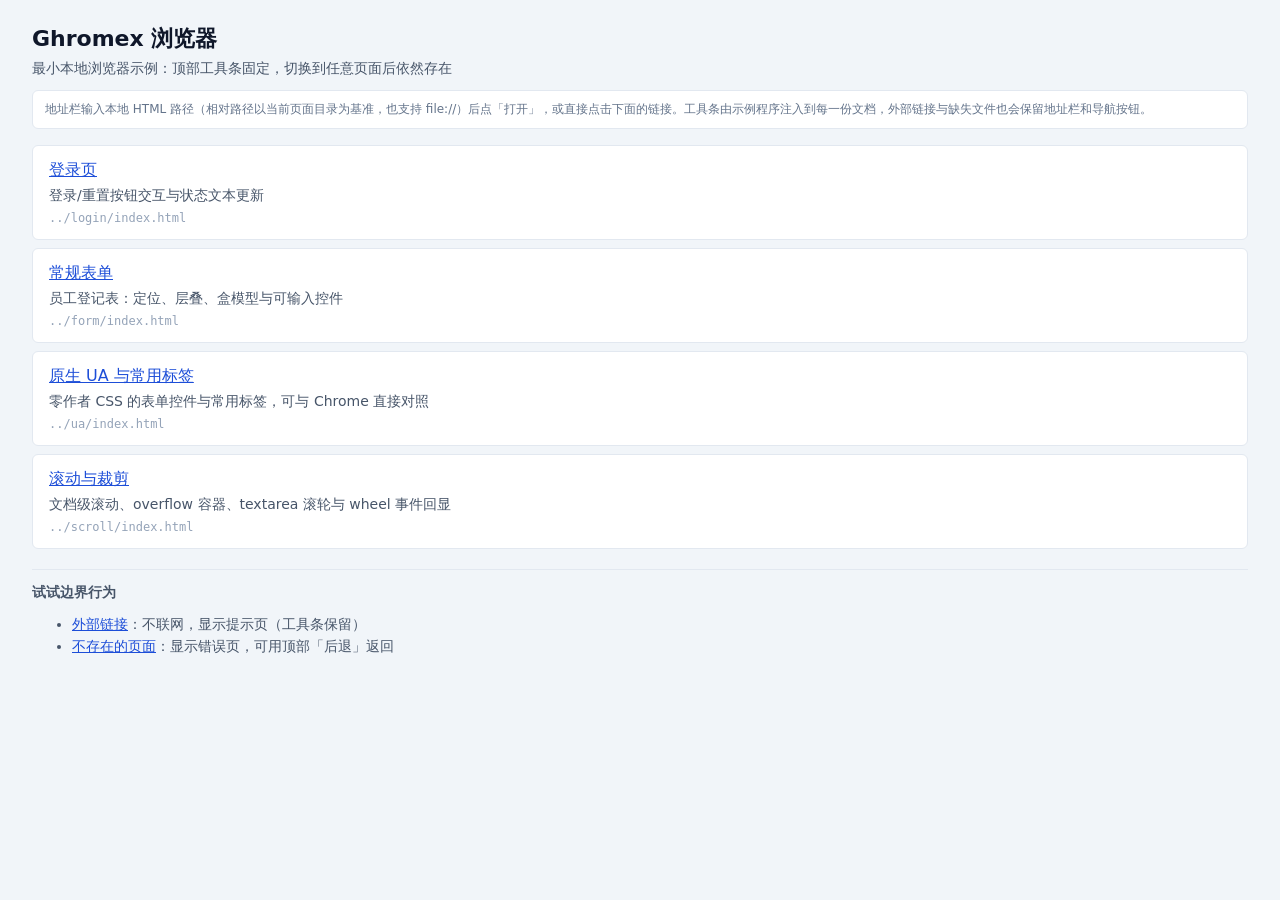
==== examples/browser/index.html @ d52e12a6 "feat(examples/browser): 常驻地址栏与前进/后退/刷新/首页工具条 工具条在每次 OpenDocument 后注入文档，position:fixed 固定顶部，换页、滚动与错误页" ====
<!doctype html>
<html>
<head>
<meta charset="utf-8">
<title>Ghromex 浏览器 · 起始页</title>
<style>
	body { margin: 0; padding: 24px 0 16px 0; background-color: #F1F5F9; color: #0F172A; font-family: system-ui; font-size: 14px; }

	.hero { padding: 0 32px; }
	.hero h1 { margin: 0 0 6px 0; font-size: 22px; }
	.hero p { margin: 0; color: #475569; }

	.hint { margin: 12px 32px 0 32px; padding: 10px 12px; background-color: #FFFFFF;
		border: 1px solid #E2E8F0; border-radius: 6px; color: #64748B; font-size: 12px; }

	.list { margin: 16px 32px 0 32px; }
	.card { background-color: #FFFFFF; border: 1px solid #E2E8F0; border-radius: 6px;
		padding: 14px 16px; margin-bottom: 8px; }
	.card a { color: #1D4ED8; font-size: 16px; }
	.card p { margin: 6px 0 0 0; color: #475569; }
	.card .path { color: #94A3B8; font-family: monospace; font-size: 12px; }

	.foot { margin: 20px 32px 0 32px; padding-top: 14px; border-top: 1px solid #E2E8F0; color: #475569; }
	.foot h2 { font-size: 14px; margin: 0 0 8px 0; }
	.foot li { margin: 4px 0; }
	.foot a { color: #1D4ED8; }
</style>
</head>
<body>
	<div class="hero">
		<h1>Ghromex 浏览器</h1>
		<p>最小本地浏览器示例：顶部工具条固定，切换到任意页面后依然存在</p>
	</div>

	<p class="hint">地址栏输入本地 HTML 路径（相对路径以当前页面目录为基准，也支持 file://）后点「打开」，或直接点击下面的链接。工具条由示例程序注入到每一份文档，外部链接与缺失文件也会保留地址栏和导航按钮。</p>

	<div class="list">
		<div class="card">
			<a href="../login/index.html">登录页</a>
			<p>登录/重置按钮交互与状态文本更新</p>
			<p class="path">../login/index.html</p>
		</div>
		<div class="card">
			<a href="../form/index.html">常规表单</a>
			<p>员工登记表：定位、层叠、盒模型与可输入控件</p>
			<p class="path">../form/index.html</p>
		</div>
		<div class="card">
			<a href="../ua/index.html">原生 UA 与常用标签</a>
			<p>零作者 CSS 的表单控件与常用标签，可与 Chrome 直接对照</p>
			<p class="path">../ua/index.html</p>
		</div>
		<div class="card">
			<a href="../scroll/index.html">滚动与裁剪</a>
			<p>文档级滚动、overflow 容器、textarea 滚轮与 wheel 事件回显</p>
			<p class="path">../scroll/index.html</p>
		</div>
	</div>

	<div class="foot">
		<h2>试试边界行为</h2>
		<ul>
			<li><a href="https://example.com">外部链接</a>：不联网，显示提示页（工具条保留）</li>
			<li><a href="missing.html">不存在的页面</a>：显示错误页，可用顶部「后退」返回</li>
		</ul>
	</div>
</body>
</html>
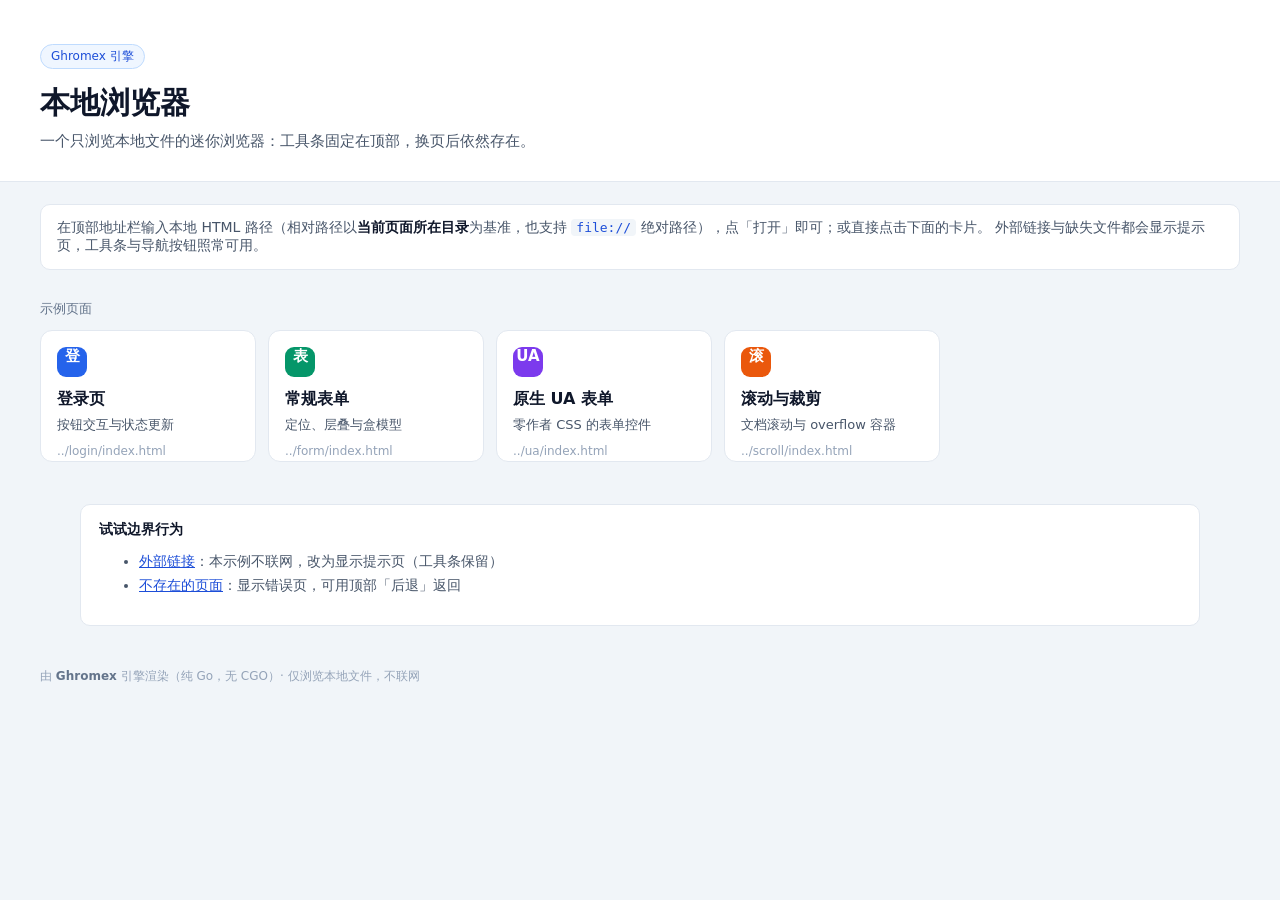
==== commit 40636027: "feat(examples/browser): 浏览器示例重做外壳与起始页，并修掉两处布局缺陷 视觉： - 起始页改成「新标签页」样子：品牌区 + 说明条 + 四张示例卡片（彩色徽标 +   一句话说" ====
--- a/examples/browser/index.html
+++ b/examples/browser/index.html
@@ -1,68 +1,173 @@
 <!doctype html>
+<!--
+  Ghromex 浏览器 · 起始页
+  位置：examples/browser/index.html
+  运行：go run ./examples/browser
+
+  页面目标：像一个真正的「新标签页」——品牌区 + 示例入口卡片 + 边界行为说明。
+  引擎不支持 flex/grid、float、box-shadow、渐变与单边 border，因此：
+    - 卡片网格用 inline-block（必须紧邻书写，否则空白文本会变成真实的
+      行内空格，把卡片挤到下一行）；
+    - 分隔线用一条 1px 高的 div，而不是 border-bottom；
+    - 层次只靠纯色与 border-radius 拉开。
+-->
 <html>
 <head>
 <meta charset="utf-8">
 <title>Ghromex 浏览器 · 起始页</title>
 <style>
-	body { margin: 0; padding: 24px 0 16px 0; background-color: #F1F5F9; color: #0F172A; font-family: system-ui; font-size: 14px; }
+	/* ── 全局画布 ─────────────────────────────────────────────── */
+	body {
+		margin: 0;
+		padding: 0 0 28px 0;
+		background-color: #F1F5F9;
+		color: #0F172A;
+		font-family: system-ui;
+		font-size: 14px;
+	}
 
-	.hero { padding: 0 32px; }
-	.hero h1 { margin: 0 0 6px 0; font-size: 22px; }
-	.hero p { margin: 0; color: #475569; }
+	/* ── 品牌区 ───────────────────────────────────────────────── */
+	.hero { padding: 44px 40px 30px 40px; background-color: #FFFFFF; }
+	.hero-badge {
+		display: inline-block;
+		padding: 3px 10px;
+		background-color: #EFF6FF;
+		border: 1px solid #BFDBFE;
+		border-radius: 999px;
+		color: #1D4ED8;
+		font-size: 12px;
+	}
+	.hero h1 { margin: 14px 0 8px 0; font-size: 30px; }
+	.hero p { margin: 0; color: #475569; font-size: 15px; }
 
-	.hint { margin: 12px 32px 0 32px; padding: 10px 12px; background-color: #FFFFFF;
-		border: 1px solid #E2E8F0; border-radius: 6px; color: #64748B; font-size: 12px; }
+	.rule { height: 1px; background-color: #E2E8F0; }
 
-	.list { margin: 16px 32px 0 32px; }
-	.card { background-color: #FFFFFF; border: 1px solid #E2E8F0; border-radius: 6px;
-		padding: 14px 16px; margin-bottom: 8px; }
-	.card a { color: #1D4ED8; font-size: 16px; }
-	.card p { margin: 6px 0 0 0; color: #475569; }
-	.card .path { color: #94A3B8; font-family: monospace; font-size: 12px; }
+	/* ── 说明条 ───────────────────────────────────────────────── */
+	.hint {
+		margin: 22px 40px 0 40px;
+		padding: 14px 16px;
+		background-color: #FFFFFF;
+		border: 1px solid #E2E8F0;
+		border-radius: 10px;
+		color: #475569;
+	}
+	.hint b { color: #0F172A; }
+	.hint code {
+		padding: 1px 5px;
+		background-color: #F1F5F9;
+		border-radius: 4px;
+		color: #1D4ED8;
+		font-size: 13px;
+	}
 
-	.foot { margin: 20px 32px 0 32px; padding-top: 14px; border-top: 1px solid #E2E8F0; color: #475569; }
-	.foot h2 { font-size: 14px; margin: 0 0 8px 0; }
-	.foot li { margin: 4px 0; }
-	.foot a { color: #1D4ED8; }
+	/* ── 卡片网格 ─────────────────────────────────────────────── */
+	.section { margin: 30px 40px 0 40px; }
+	.section-title { margin: 0 0 12px 0; font-size: 13px; color: #64748B; }
+	.cards { font-size: 0; }
+	.card {
+		display: inline-block;
+		vertical-align: top;
+		width: 216px;
+		/* 引擎不支持 vertical-align，inline-block 按基线对齐：卡片高度不一时
+		   顶边会错开，所以给固定高度（内容按顶边排）。 */
+		height: 132px;
+		margin: 0 12px 12px 0;
+		padding: 16px 16px 18px 16px;
+		background-color: #FFFFFF;
+		border: 1px solid #E2E8F0;
+		border-radius: 12px;
+		box-sizing: border-box;
+	}
+	.card-badge {
+		display: inline-block;
+		width: 30px;
+		height: 30px;
+		border-radius: 9px;
+		color: #FFFFFF;
+		font-size: 15px;
+		font-weight: bold;
+		text-align: center;
+	}
+	.card h3 { margin: 12px 0 6px 0; font-size: 16px; }
+	.card p { margin: 0 0 10px 0; color: #475569; font-size: 13px; }
+	.card .path { color: #94A3B8; font-size: 12px; }
+	.card a { color: #0F172A; text-decoration: none; }
+
+	/* ── 边界行为 ─────────────────────────────────────────────── */
+	.edge {
+		margin: 10px 40px 0 40px;
+		padding: 16px 18px;
+		background-color: #FFFFFF;
+		border: 1px solid #E2E8F0;
+		border-radius: 10px;
+	}
+	.edge h3 { margin: 0 0 10px 0; font-size: 14px; }
+	.edge li { margin: 6px 0; color: #475569; }
+	.edge a { color: #1D4ED8; }
+
+	/* ── 页脚 ─────────────────────────────────────────────────── */
+	.foot {
+		margin: 26px 40px 0 40px;
+		padding-top: 16px;
+		color: #94A3B8;
+		font-size: 12px;
+	}
+	.foot b { color: #64748B; }
 </style>
 </head>
 <body>
 	<div class="hero">
-		<h1>Ghromex 浏览器</h1>
-		<p>最小本地浏览器示例：顶部工具条固定，切换到任意页面后依然存在</p>
+		<span class="hero-badge">Ghromex 引擎</span>
+		<h1>本地浏览器</h1>
+		<p>一个只浏览本地文件的迷你浏览器：工具条固定在顶部，换页后依然存在。</p>
 	</div>
+	<div class="rule"></div>
 
-	<p class="hint">地址栏输入本地 HTML 路径（相对路径以当前页面目录为基准，也支持 file://）后点「打开」，或直接点击下面的链接。工具条由示例程序注入到每一份文档，外部链接与缺失文件也会保留地址栏和导航按钮。</p>
+	<p class="hint">
+		在顶部地址栏输入本地 HTML 路径（相对路径以<b>当前页面所在目录</b>为基准，也支持
+		<code>file://</code> 绝对路径），点「打开」即可；或直接点击下面的卡片。
+		外部链接与缺失文件都会显示提示页，工具条与导航按钮照常可用。
+	</p>
 
-	<div class="list">
-		<div class="card">
-			<a href="../login/index.html">登录页</a>
-			<p>登录/重置按钮交互与状态文本更新</p>
-			<p class="path">../login/index.html</p>
-		</div>
-		<div class="card">
-			<a href="../form/index.html">常规表单</a>
-			<p>员工登记表：定位、层叠、盒模型与可输入控件</p>
-			<p class="path">../form/index.html</p>
-		</div>
-		<div class="card">
-			<a href="../ua/index.html">原生 UA 与常用标签</a>
-			<p>零作者 CSS 的表单控件与常用标签，可与 Chrome 直接对照</p>
-			<p class="path">../ua/index.html</p>
-		</div>
-		<div class="card">
-			<a href="../scroll/index.html">滚动与裁剪</a>
-			<p>文档级滚动、overflow 容器、textarea 滚轮与 wheel 事件回显</p>
-			<p class="path">../scroll/index.html</p>
+	<div class="section">
+		<p class="section-title">示例页面</p>
+		<div class="cards">
+			<div class="card">
+				<span class="card-badge" style="background-color:#2563EB;">登</span>
+				<h3><a href="../login/index.html">登录页</a></h3>
+				<p>按钮交互与状态更新</p>
+				<p class="path">../login/index.html</p>
+			</div><div class="card">
+				<span class="card-badge" style="background-color:#059669;">表</span>
+				<h3><a href="../form/index.html">常规表单</a></h3>
+				<p>定位、层叠与盒模型</p>
+				<p class="path">../form/index.html</p>
+			</div><div class="card">
+				<span class="card-badge" style="background-color:#7C3AED;">UA</span>
+				<h3><a href="../ua/index.html">原生 UA 表单</a></h3>
+				<p>零作者 CSS 的表单控件</p>
+				<p class="path">../ua/index.html</p>
+			</div><div class="card">
+				<span class="card-badge" style="background-color:#EA580C;">滚</span>
+				<h3><a href="../scroll/index.html">滚动与裁剪</a></h3>
+				<p>文档滚动与 overflow 容器</p>
+				<p class="path">../scroll/index.html</p>
+			</div>
 		</div>
 	</div>
 
-	<div class="foot">
-		<h2>试试边界行为</h2>
-		<ul>
-			<li><a href="https://example.com">外部链接</a>：不联网，显示提示页（工具条保留）</li>
-			<li><a href="missing.html">不存在的页面</a>：显示错误页，可用顶部「后退」返回</li>
-		</ul>
+	<div class="section">
+		<div class="edge">
+			<h3>试试边界行为</h3>
+			<ul>
+				<li><a href="https://example.com">外部链接</a>：本示例不联网，改为显示提示页（工具条保留）</li>
+				<li><a href="missing.html">不存在的页面</a>：显示错误页，可用顶部「后退」返回</li>
+			</ul>
+		</div>
 	</div>
+
+	<p class="foot">
+		由 <b>Ghromex</b> 引擎渲染（纯 Go，无 CGO）· 仅浏览本地文件，不联网
+	</p>
 </body>
 </html>
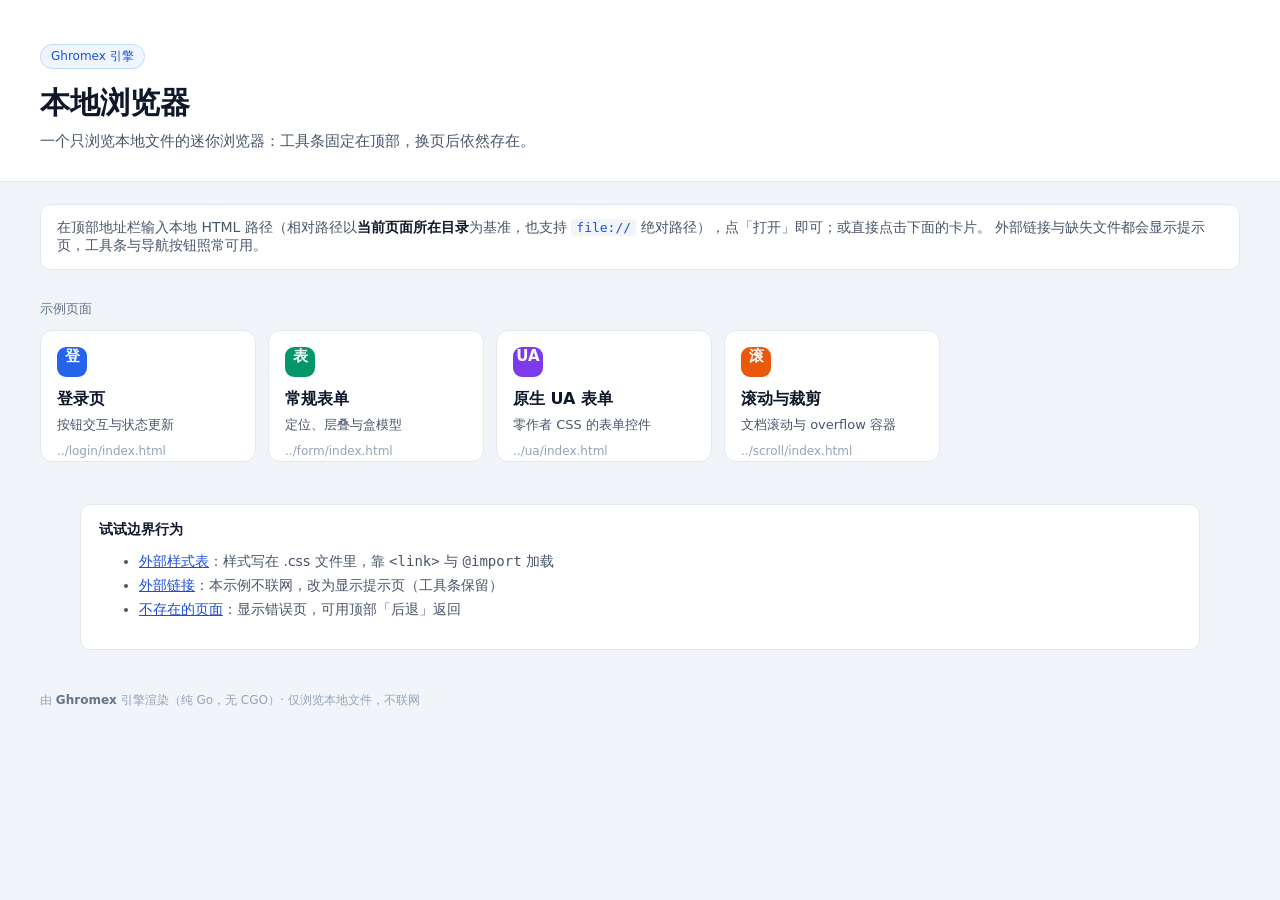
==== commit 469b4bd4: "feat(engine): 支持外部样式表（<link rel="stylesheet"> 与 @import） ## 为什么地址由引擎算，而不是宿主  @import 可以嵌套，第二层以后的基准是*" ====
--- a/examples/browser/index.html
+++ b/examples/browser/index.html
@@ -160,6 +160,7 @@
 		<div class="edge">
 			<h3>试试边界行为</h3>
 			<ul>
+				<li><a href="external.html">外部样式表</a>：样式写在 .css 文件里，靠 <code>&lt;link&gt;</code> 与 <code>@import</code> 加载</li>
 				<li><a href="https://example.com">外部链接</a>：本示例不联网，改为显示提示页（工具条保留）</li>
 				<li><a href="missing.html">不存在的页面</a>：显示错误页，可用顶部「后退」返回</li>
 			</ul>
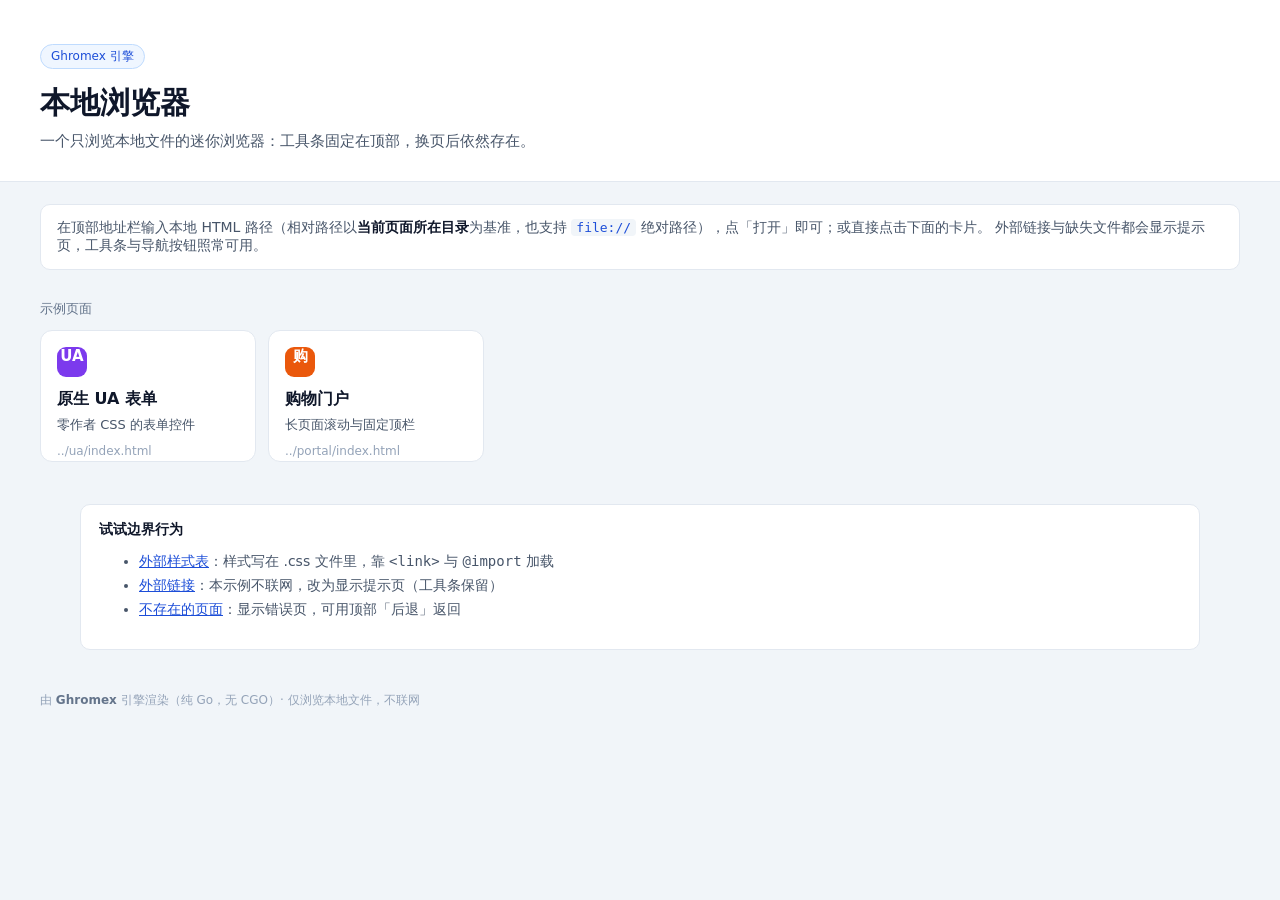
==== commit 6c55ce4f: "chore(examples): 删除 form/login/scroll 示例，浏览器示例同步改名 三个早期示例的页面能力已由 ui 组件与 portal 示例覆盖，browser 示例的首页卡片改" ====
--- a/examples/browser/index.html
+++ b/examples/browser/index.html
@@ -133,25 +133,15 @@
 		<p class="section-title">示例页面</p>
 		<div class="cards">
 			<div class="card">
-				<span class="card-badge" style="background-color:#2563EB;">登</span>
-				<h3><a href="../login/index.html">登录页</a></h3>
-				<p>按钮交互与状态更新</p>
-				<p class="path">../login/index.html</p>
-			</div><div class="card">
-				<span class="card-badge" style="background-color:#059669;">表</span>
-				<h3><a href="../form/index.html">常规表单</a></h3>
-				<p>定位、层叠与盒模型</p>
-				<p class="path">../form/index.html</p>
-			</div><div class="card">
 				<span class="card-badge" style="background-color:#7C3AED;">UA</span>
 				<h3><a href="../ua/index.html">原生 UA 表单</a></h3>
 				<p>零作者 CSS 的表单控件</p>
 				<p class="path">../ua/index.html</p>
 			</div><div class="card">
-				<span class="card-badge" style="background-color:#EA580C;">滚</span>
-				<h3><a href="../scroll/index.html">滚动与裁剪</a></h3>
-				<p>文档滚动与 overflow 容器</p>
-				<p class="path">../scroll/index.html</p>
+				<span class="card-badge" style="background-color:#EA580C;">购</span>
+				<h3><a href="../portal/index.html">购物门户</a></h3>
+				<p>长页面滚动与固定顶栏</p>
+				<p class="path">../portal/index.html</p>
 			</div>
 		</div>
 	</div>
